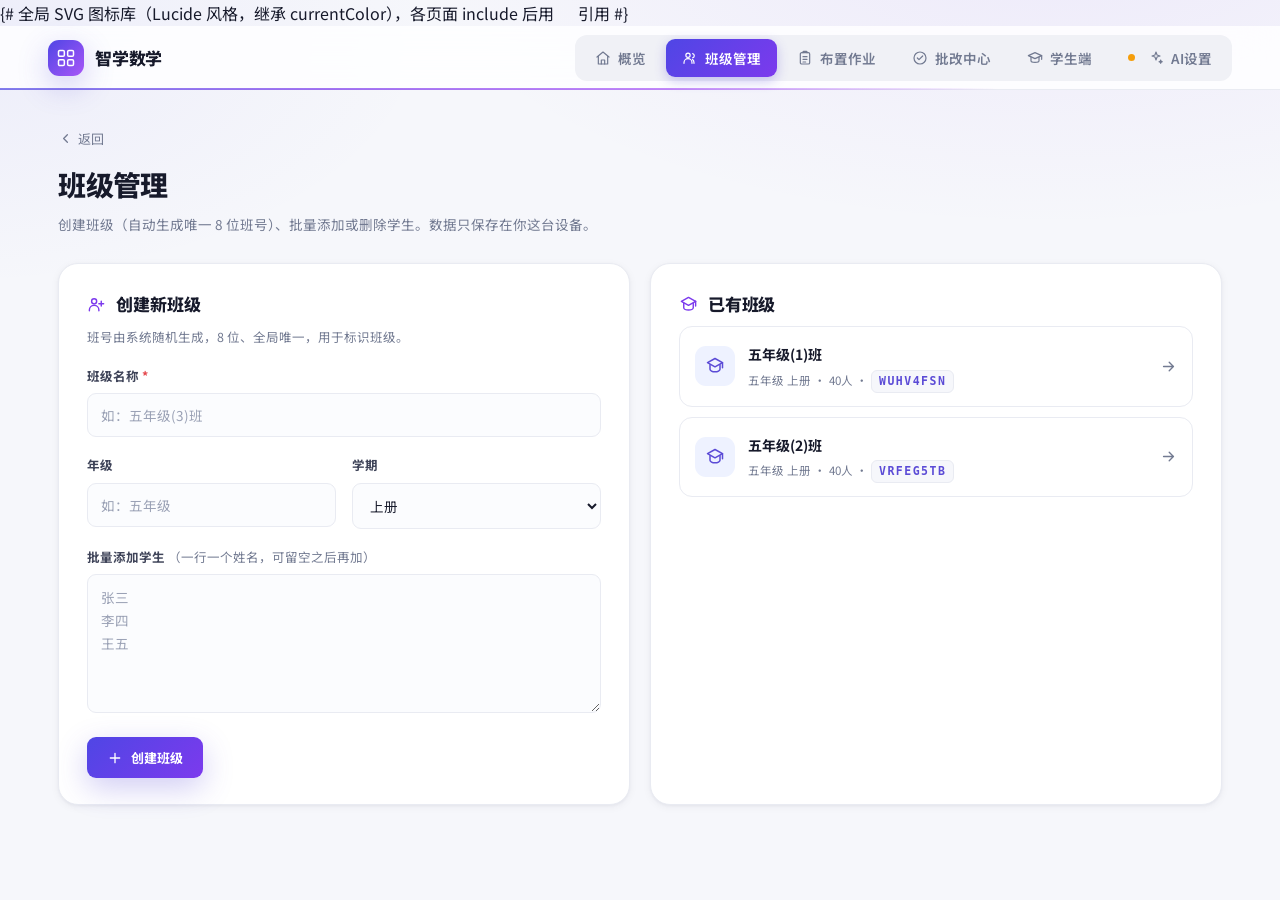
==== classes.html @ ce67246d "static site for pages" ====
<!DOCTYPE html>
<html lang="zh-CN">
<head>
<meta charset="UTF-8">
<meta name="viewport" content="width=device-width, initial-scale=1.0">
<link rel="icon" href="favicon.svg" type="image/svg+xml">
<title>班级管理 - 智学数学</title>
<link rel="stylesheet" href="static/style.css">
</head>
<body>
{# 全局 SVG 图标库（Lucide 风格，继承 currentColor），各页面 include 后用 <svg class="icon"><use href="#i-xxx"/></svg> 引用 #}
<svg xmlns="http://www.w3.org/2000/svg" style="position:absolute;width:0;height:0;overflow:hidden" aria-hidden="true">
  <symbol id="i-logo" viewBox="0 0 24 24"><g fill="none" stroke="currentColor" stroke-width="1.8" stroke-linecap="round" stroke-linejoin="round"><rect x="3" y="3" width="7" height="7" rx="1.5"/><rect x="14" y="3" width="7" height="7" rx="1.5"/><rect x="3" y="14" width="7" height="7" rx="1.5"/><rect x="14" y="14" width="7" height="7" rx="1.5"/></g></symbol>
  <symbol id="i-home" viewBox="0 0 24 24"><g fill="none" stroke="currentColor" stroke-width="1.8" stroke-linecap="round" stroke-linejoin="round"><path d="M3 10.5 12 3l9 7.5"/><path d="M5 9.5V21h14V9.5"/><path d="M9.5 21v-6h5v6"/></g></symbol>
  <symbol id="i-clipboard" viewBox="0 0 24 24"><g fill="none" stroke="currentColor" stroke-width="1.8" stroke-linecap="round" stroke-linejoin="round"><rect x="5" y="4" width="14" height="17" rx="2"/><path d="M9 4V3a1 1 0 0 1 1-1h4a1 1 0 0 1 1 1v1"/><path d="M9 10h6M9 14h6M9 18h4"/></g></symbol>
  <symbol id="i-check-circle" viewBox="0 0 24 24"><g fill="none" stroke="currentColor" stroke-width="1.8" stroke-linecap="round" stroke-linejoin="round"><circle cx="12" cy="12" r="9"/><path d="m8 12 2.5 2.5L16 9"/></g></symbol>
  <symbol id="i-users" viewBox="0 0 24 24"><g fill="none" stroke="currentColor" stroke-width="1.8" stroke-linecap="round" stroke-linejoin="round"><circle cx="9" cy="8" r="3.2"/><path d="M3 20v-1a6 6 0 0 1 12 0v1"/><path d="M16 5.5a3.2 3.2 0 0 1 0 6.2M18 20v-1a6 6 0 0 0-2.2-4.7"/></g></symbol>
  <symbol id="i-school" viewBox="0 0 24 24"><g fill="none" stroke="currentColor" stroke-width="1.8" stroke-linecap="round" stroke-linejoin="round"><path d="m12 3 9 5-9 5-9-5 9-5Z"/><path d="M6 10.5V16c0 1.5 2.7 3 6 3s6-1.5 6-3v-5.5"/><path d="M21 8v6"/></g></symbol>
  <symbol id="i-chart" viewBox="0 0 24 24"><g fill="none" stroke="currentColor" stroke-width="1.8" stroke-linecap="round" stroke-linejoin="round"><path d="M3 3v18h18"/><path d="m7 15 4-5 3 3 5-7"/></g></symbol>
  <symbol id="i-radar" viewBox="0 0 24 24"><g fill="none" stroke="currentColor" stroke-width="1.65" stroke-linecap="round" stroke-linejoin="round"><path d="m12 2 9.5 7-3.6 11.2H6.1L2.5 9 12 2Z"/><path d="m12 7 5.2 3.8-2 6.1H8.8l-2-6.1L12 7Z"/><circle cx="12" cy="12" r="1"/></g></symbol>
  <symbol id="i-target" viewBox="0 0 24 24"><g fill="none" stroke="currentColor" stroke-width="1.8" stroke-linecap="round" stroke-linejoin="round"><circle cx="12" cy="12" r="9"/><circle cx="12" cy="12" r="5"/><circle cx="12" cy="12" r="1.4"/></g></symbol>
  <symbol id="i-trending" viewBox="0 0 24 24"><g fill="none" stroke="currentColor" stroke-width="1.8" stroke-linecap="round" stroke-linejoin="round"><path d="m3 17 6-6 4 4 8-8"/><path d="M15 7h6v6"/></g></symbol>
  <symbol id="i-book" viewBox="0 0 24 24"><g fill="none" stroke="currentColor" stroke-width="1.8" stroke-linecap="round" stroke-linejoin="round"><path d="M4 5.5A2.5 2.5 0 0 1 6.5 3H20v15H6.5A2.5 2.5 0 0 0 4 20.5v-15Z"/><path d="M4 20.5A2.5 2.5 0 0 1 6.5 18H20v3H6.5"/></g></symbol>
  <symbol id="i-camera" viewBox="0 0 24 24"><g fill="none" stroke="currentColor" stroke-width="1.8" stroke-linecap="round" stroke-linejoin="round"><path d="M4 7h3l1.5-2h7L17 7h3a1 1 0 0 1 1 1v11a1 1 0 0 1-1 1H4a1 1 0 0 1-1-1V8a1 1 0 0 1 1-1Z"/><circle cx="12" cy="13" r="3.5"/></g></symbol>
  <symbol id="i-eye-off" viewBox="0 0 24 24"><g fill="none" stroke="currentColor" stroke-width="1.8" stroke-linecap="round" stroke-linejoin="round"><path d="M9.9 5.1A10.7 10.7 0 0 1 12 5c5 0 9 4.5 10 7a12.7 12.7 0 0 1-2.2 3.2M6.6 6.6A12.9 12.9 0 0 0 2 12c1 2.5 5 7 10 7a10.4 10.4 0 0 0 5.4-1.5"/><path d="M10.6 10.6a2 2 0 0 0 2.8 2.8M3 3l18 18"/></g></symbol>
  <symbol id="i-image" viewBox="0 0 24 24"><g fill="none" stroke="currentColor" stroke-width="1.8" stroke-linecap="round" stroke-linejoin="round"><rect x="3" y="4" width="18" height="16" rx="2"/><circle cx="8.5" cy="9.5" r="1.5"/><path d="m21 16-5-5L5 20"/></g></symbol>
  <symbol id="i-loader" viewBox="0 0 24 24"><g fill="none" stroke="currentColor" stroke-width="1.9" stroke-linecap="round"><path d="M12 3a9 9 0 1 0 9 9"/></g></symbol>
  <symbol id="i-sparkles" viewBox="0 0 24 24"><g fill="none" stroke="currentColor" stroke-width="1.7" stroke-linecap="round" stroke-linejoin="round"><path d="m12 3 1.6 4.4L18 9l-4.4 1.6L12 15l-1.6-4.4L6 9l4.4-1.6L12 3Z"/><path d="m19 15 .7 1.8L21.5 17.5l-1.8.7L19 20l-.7-1.8-1.8-.7 1.8-.7L19 15Z"/></g></symbol>
  <symbol id="i-arrow-right" viewBox="0 0 24 24"><g fill="none" stroke="currentColor" stroke-width="1.9" stroke-linecap="round" stroke-linejoin="round"><path d="M5 12h14M13 6l6 6-6 6"/></g></symbol>
  <symbol id="i-layers" viewBox="0 0 24 24"><g fill="none" stroke="currentColor" stroke-width="1.8" stroke-linecap="round" stroke-linejoin="round"><path d="m12 3 9 5-9 5-9-5 9-5Z"/><path d="m3 12 9 5 9-5"/><path d="m3 16 9 5 9-5"/></g></symbol>
  <symbol id="i-brain" viewBox="0 0 24 24"><g fill="none" stroke="currentColor" stroke-width="1.65" stroke-linecap="round" stroke-linejoin="round"><path d="M9.5 4.5A2.5 2.5 0 0 0 5 6a2.5 2.5 0 0 0-.5 4A2.5 2.5 0 0 0 5.5 14a2.5 2.5 0 0 0 4 2V4.5Z"/><path d="M14.5 4.5A2.5 2.5 0 0 1 19 6a2.5 2.5 0 0 1 .5 4A2.5 2.5 0 0 1 18.5 14a2.5 2.5 0 0 1-4 2V4.5Z"/><path d="M12 4v14"/></g></symbol>
  <symbol id="i-lightbulb" viewBox="0 0 24 24"><g fill="none" stroke="currentColor" stroke-width="1.8" stroke-linecap="round" stroke-linejoin="round"><path d="M9 18h6M10 21h4"/><path d="M12 3a6 6 0 0 0-3.5 10.9c.6.5 1 1.2 1 2h5c0-.8.4-1.5 1-2A6 6 0 0 0 12 3Z"/></g></symbol>
  <symbol id="i-upload" viewBox="0 0 24 24"><g fill="none" stroke="currentColor" stroke-width="1.8" stroke-linecap="round" stroke-linejoin="round"><path d="M12 16V4m0 0L8 8m4-4 4 4"/><path d="M4 16v3a1 1 0 0 0 1 1h14a1 1 0 0 0 1-1v-3"/></g></symbol>
  <symbol id="i-refresh" viewBox="0 0 24 24"><g fill="none" stroke="currentColor" stroke-width="1.8" stroke-linecap="round" stroke-linejoin="round"><path d="M20 11a8 8 0 1 0-.6 4"/><path d="M20 5v6h-6"/></g></symbol>
  <symbol id="i-close" viewBox="0 0 24 24"><g fill="none" stroke="currentColor" stroke-width="2" stroke-linecap="round"><path d="M6 6l12 12M18 6 6 18"/></g></symbol>
  <symbol id="i-chevron" viewBox="0 0 24 24"><g fill="none" stroke="currentColor" stroke-width="2" stroke-linecap="round" stroke-linejoin="round"><path d="m9 6 6 6-6 6"/></g></symbol>
  <symbol id="i-edit" viewBox="0 0 24 24"><g fill="none" stroke="currentColor" stroke-width="1.8" stroke-linecap="round" stroke-linejoin="round"><path d="M12 20h9"/><path d="M16.5 3.5a2.1 2.1 0 0 1 3 3L8 18l-4 1 1-4 11.5-11.5Z"/></g></symbol>
  <symbol id="i-eye" viewBox="0 0 24 24"><g fill="none" stroke="currentColor" stroke-width="1.8" stroke-linecap="round" stroke-linejoin="round"><path d="M2 12s3.5-6 10-6 10 6 10 6-3.5 6-10 6-10-6-10-6Z"/><circle cx="12" cy="12" r="2.6"/></g></symbol>
  <symbol id="i-plus" viewBox="0 0 24 24"><g fill="none" stroke="currentColor" stroke-width="2" stroke-linecap="round"><path d="M12 5v14M5 12h14"/></g></symbol>
  <symbol id="i-check" viewBox="0 0 24 24"><g fill="none" stroke="currentColor" stroke-width="2" stroke-linecap="round" stroke-linejoin="round"><path d="m5 12 4.5 4.5L19 7"/></g></symbol>
  <symbol id="i-x" viewBox="0 0 24 24"><g fill="none" stroke="currentColor" stroke-width="2" stroke-linecap="round"><path d="M6 6l12 12M18 6 6 18"/></g></symbol>
  <symbol id="i-alert" viewBox="0 0 24 24"><g fill="none" stroke="currentColor" stroke-width="1.8" stroke-linecap="round" stroke-linejoin="round"><path d="M12 3 2.5 20h19L12 3Z"/><path d="M12 9v5M12 17h.01"/></g></symbol>
  <symbol id="i-clock" viewBox="0 0 24 24"><g fill="none" stroke="currentColor" stroke-width="1.8" stroke-linecap="round" stroke-linejoin="round"><circle cx="12" cy="12" r="9"/><path d="M12 7v5l3.5 2"/></g></symbol>
  <symbol id="i-info" viewBox="0 0 24 24"><g fill="none" stroke="currentColor" stroke-width="1.8" stroke-linecap="round" stroke-linejoin="round"><circle cx="12" cy="12" r="9"/><path d="M12 11v5M12 8h.01"/></g></symbol>
  <symbol id="i-graduation" viewBox="0 0 24 24"><g fill="none" stroke="currentColor" stroke-width="1.8" stroke-linecap="round" stroke-linejoin="round"><path d="M2 8.5 12 4l10 4.5-10 4.5L2 8.5Z"/><path d="M6 10.5V16c0 1.4 2.7 2.5 6 2.5s6-1.1 6-2.5v-5.5"/><path d="M22 8.5V14"/></g></symbol>
  <symbol id="i-trash" viewBox="0 0 24 24"><g fill="none" stroke="currentColor" stroke-width="1.8" stroke-linecap="round" stroke-linejoin="round"><path d="M4 7h16M9 7V5a1 1 0 0 1 1-1h4a1 1 0 0 1 1 1v2M6 7l1 13h10l1-13"/><path d="M10 11v6M14 11v6"/></g></symbol>
  <symbol id="i-download" viewBox="0 0 24 24"><g fill="none" stroke="currentColor" stroke-width="1.8" stroke-linecap="round" stroke-linejoin="round"><path d="M12 3v12M7 11l5 5 5-5"/><path d="M4 19h16"/></g></symbol>
  <symbol id="i-user-plus" viewBox="0 0 24 24"><g fill="none" stroke="currentColor" stroke-width="1.8" stroke-linecap="round" stroke-linejoin="round"><circle cx="9" cy="8" r="3.2"/><path d="M3 20v-1a6 6 0 0 1 12 0v1"/><path d="M18 8v6M15 11h6"/></g></symbol>
  <symbol id="i-search" viewBox="0 0 24 24"><g fill="none" stroke="currentColor" stroke-width="1.8" stroke-linecap="round" stroke-linejoin="round"><circle cx="10.5" cy="10.5" r="6.5"/><path d="m15.5 15.5 5 5"/></g></symbol>
</svg>
<div class="topbar">
  <div class="logo"><span class="logo-mark"><svg class="icon"><use href="#i-logo"/></svg></span>智学数学</div>
  <nav>
    <a href="index.html"><svg class="icon"><use href="#i-home"/></svg>概览</a>
    <a href="classes.html" class="active"><svg class="icon"><use href="#i-users"/></svg>班级管理</a>
    <a href="create.html"><svg class="icon"><use href="#i-clipboard"/></svg>布置作业</a>
    <a href="review.html"><svg class="icon"><use href="#i-check-circle"/></svg>批改中心</a>
    <a href="student.html"><svg class="icon"><use href="#i-graduation"/></svg>学生端</a>
  </nav>
</div>
<div class="container">
  <div class="page-header">
    <div>
      <a href="index.html" class="back-link"><svg class="icon"><use href="#i-chevron"/></svg>返回</a>
      <h1>班级管理</h1>
      <p>创建班级（自动生成唯一 8 位班号）、批量添加或删除学生。数据只保存在你这台设备。</p>
    </div>
  </div>

  <div class="two-col">
    <div class="panel">
      <h2><svg class="icon"><use href="#i-user-plus"/></svg>创建新班级</h2>
      <p class="panel-sub">班号由系统随机生成，8 位、全局唯一，用于标识班级。</p>
      <div class="form-group"><label>班级名称 <span class="req">*</span></label><input id="cName" placeholder="如：五年级(3)班"></div>
      <div class="form-row">
        <div class="form-group"><label>年级</label><input id="cGrade" placeholder="如：五年级"></div>
        <div class="form-group"><label>学期</label><select id="cSemester"><option>上册</option><option>下册</option></select></div>
      </div>
      <div class="form-group"><label>批量添加学生 <span style="color:var(--muted);font-weight:400">（一行一个姓名，可留空之后再加）</span></label>
        <textarea id="cStudents" rows="5" placeholder="张三&#10;李四&#10;王五"></textarea></div>
      <button class="btn btn-primary" onclick="createClass()"><svg class="icon"><use href="#i-plus"/></svg>创建班级</button>
    </div>

    <div class="panel">
      <h2><svg class="icon"><use href="#i-school"/></svg>已有班级</h2>
      <div id="classList"></div>
    </div>
  </div>

  <div class="panel" id="studentPanel" style="margin-top:18px;display:none">
    <div style="display:flex;align-items:center;justify-content:space-between;flex-wrap:wrap;gap:12px">
      <div><h2 style="margin:0"><svg class="icon"><use href="#i-users"/></svg><span id="stuClassName">班级学生</span></h2>
        <p class="panel-sub" style="margin-bottom:0">班号：<b id="stuClassCode" style="letter-spacing:2px;color:var(--brand-2)"></b> · 共 <span id="stuCount">0</span> 人</p></div>
      <button class="btn btn-sm btn-danger" onclick="deleteClass(currentCid)"><svg class="icon"><use href="#i-trash"/></svg>删除整个班级</button>
    </div>
    <hr class="divider">
    <div class="form-group"><label>批量添加学生（一行一个，自动去重）</label>
      <textarea id="addStudentsText" rows="3" placeholder="一行一个姓名"></textarea></div>
    <button class="btn btn-primary" onclick="addStudents()"><svg class="icon"><use href="#i-user-plus"/></svg>添加到本班</button>
    <div class="student-grid" id="studentGrid" style="margin-top:18px"></div>
  </div>
</div>
<div class="toast" id="toast"></div>
<script src="static/ai.js"></script>
<script src="static/ai_settings.js"></script>
<script src="static/store.js"></script>
<script>
let currentCid=null;
function toast(m,t){const e=document.getElementById('toast');e.textContent=m;e.className='toast'+(t?' '+t:'');e.style.display='block';setTimeout(()=>e.style.display='none',2600)}
function esc(s){return String(s==null?'':s).replace(/&/g,'&amp;').replace(/</g,'&lt;').replace(/"/g,'&quot;')}
function parseNames(text){return (text||'').split(/\n|,|，|、|\s{2,}/).map(s=>s.trim()).filter(Boolean)}

function renderClasses(){
  const classes=Store.all('classes');
  document.getElementById('classList').innerHTML=classes.length?classes.map(c=>{
    const cnt=Store.where('students',s=>s.class_id===c.id).length;
    return `<div class="manage-class" onclick="openClass(${c.id})">
      <div class="mc-icon"><svg class="icon"><use href="#i-school"/></svg></div>
      <div class="mc-body"><b>${esc(c.name)}</b><div class="mc-meta">${esc(c.grade||'')} ${esc(c.semester||'')} · ${cnt}人 · <span class="code-chip">${esc(c.class_code)}</span></div></div>
      <svg class="icon mc-arrow"><use href="#i-arrow-right"/></svg>
    </div>`;
  }).join(''):'<div class="empty"><svg class="icon"><use href="#i-school"/></svg><p>还没有班级，左边创建一个</p></div>';
}
function openClass(cid){
  currentCid=cid;
  const c=Store.get('classes',cid);
  const stus=Store.where('students',s=>s.class_id===cid).sort((a,b)=>(a.student_no||0)-(b.student_no||0));
  document.getElementById('studentPanel').style.display='block';
  document.getElementById('stuClassName').textContent=c.name;
  document.getElementById('stuClassCode').textContent=c.class_code;
  document.getElementById('stuCount').textContent=stus.length;
  document.getElementById('studentGrid').innerHTML=stus.length?stus.map(s=>`
    <div class="student-chip"><span>${esc(s.name)}</span><button class="chip-x" onclick="delStudent(${s.id})" title="删除">✕</button></div>
  `).join(''):'<div class="empty"><p>本班还没有学生，在上方批量添加</p></div>';
  document.getElementById('studentPanel').scrollIntoView({behavior:'smooth',block:'nearest'});
}
function createClass(){
  const name=document.getElementById('cName').value.trim();
  if(!name)return toast('请填写班级名称','err');
  const c=Store.createClass(name,document.getElementById('cGrade').value.trim(),document.getElementById('cSemester').value);
  const names=parseNames(document.getElementById('cStudents').value);
  if(names.length)Store.addStudents(c.id,names);
  toast(`已创建「${name}」，班号 ${c.class_code}${names.length?`，添加 ${names.length} 名学生`:''}`,'ok');
  document.getElementById('cName').value='';document.getElementById('cStudents').value='';
  renderClasses();openClass(c.id);
}
function addStudents(){
  if(!currentCid)return;
  const names=parseNames(document.getElementById('addStudentsText').value);
  if(!names.length)return toast('请先输入学生姓名（一行一个）','err');
  const added=Store.addStudents(currentCid,names);
  toast(`已添加 ${added.length} 名学生${names.length>added.length?'（'+ (names.length-added.length) +'个重复已跳过）':''}`,'ok');
  document.getElementById('addStudentsText').value='';
  openClass(currentCid);renderClasses();
}
function delStudent(sid){
  if(!confirm('确定删除这名学生？相关作答记录也会删除。'))return;
  Store.remove('students',sid);
  openClass(currentCid);renderClasses();toast('已删除学生','ok');
}
function deleteClass(cid){
  const c=Store.get('classes',cid);
  if(!confirm(`确定删除「${c.name}」及全部学生和作业数据吗？不可恢复。`))return;
  Store.deleteClass(cid);
  currentCid=null;document.getElementById('studentPanel').style.display='none';
  renderClasses();toast('班级已删除','ok');
}
(async function(){await Store.init();renderClasses()})();
</script>
</body>
</html>
---- static/style.css ----
/* ============ 智学数学 · 设计系统 v2 ============ */
@import url('https://fonts.googleapis.com/css2?family=Noto+Sans+SC:wght@400;500;600;700;800&display=swap');

:root{
  /* 品牌渐变 */
  --brand-1:#4f46e5; --brand-2:#7c3aed; --brand-3:#a855f7;
  --brand-soft:#eef2ff; --brand-tint:#f5f3ff;
  --primary:#5b4bd6; --primary-dark:#4a3ab8;
  --accent:#7c3aed;

  /* 语义色 */
  --red:#e5484d; --red-soft:#fef2f2; --red-line:#fecaca;
  --green:#12996b; --green-soft:#eefbf5; --green-line:#bbf0d8;
  --orange:#e07b16; --orange-soft:#fff8ed; --orange-line:#fde3b8;
  --blue:#2563eb; --blue-soft:#eff6ff; --blue-line:#bfdbfe;

  /* 中性 */
  --ink:#171a2b; --ink-2:#3f4459; --muted:#727a91; --muted-2:#9aa1b5;
  --line:#e9ebf2; --line-2:#f0f1f6;
  --bg:#f6f7fb; --card:#ffffff;

  /* 阴影层级 */
  --sh-xs:0 1px 2px rgba(20,24,60,.04);
  --sh-sm:0 2px 8px rgba(20,24,60,.05),0 1px 3px rgba(20,24,60,.04);
  --sh-md:0 6px 20px rgba(20,24,60,.07),0 2px 6px rgba(20,24,60,.04);
  --sh-lg:0 18px 44px rgba(20,24,60,.12),0 6px 14px rgba(20,24,60,.06);
  --sh-brand:0 10px 30px rgba(91,75,214,.28);

  --r-sm:9px; --r:14px; --r-lg:20px; --r-xl:26px;
  --ease:cubic-bezier(.22,.7,.28,1);
}

*{margin:0;padding:0;box-sizing:border-box}
html{scroll-behavior:smooth}
body{
  font-family:"Noto Sans SC",-apple-system,"PingFang SC","Microsoft YaHei",sans-serif;
  background:var(--bg);color:var(--ink);line-height:1.65;
  -webkit-font-smoothing:antialiased;
  background-image:
    radial-gradient(1100px 500px at 82% -8%,rgba(124,58,237,.07),transparent 60%),
    radial-gradient(900px 460px at -5% 4%,rgba(79,70,229,.06),transparent 55%);
  background-attachment:fixed;
}
.icon{width:1em;height:1em;display:inline-block;vertical-align:-.14em;flex-shrink:0}

/* ---------- 顶栏 ---------- */
.topbar{
  height:64px;display:flex;align-items:center;justify-content:space-between;
  padding:0 clamp(20px,4vw,48px);
  background:rgba(255,255,255,.82);backdrop-filter:saturate(160%) blur(18px);
  -webkit-backdrop-filter:saturate(160%) blur(18px);
  border-bottom:1px solid var(--line);
  position:sticky;top:0;z-index:30;
}
.topbar::after{
  content:"";position:absolute;left:0;right:0;bottom:-1px;height:2px;
  background:linear-gradient(90deg,var(--brand-1),var(--brand-2),var(--brand-3),transparent 78%);
  opacity:.7;
}
.logo{display:flex;align-items:center;gap:11px;font-size:17px;font-weight:800;letter-spacing:-.2px;color:var(--ink)}
.logo .logo-mark{
  width:36px;height:36px;border-radius:11px;display:grid;place-items:center;
  background:linear-gradient(135deg,var(--brand-1),var(--brand-3));
  color:#fff;font-size:20px;box-shadow:var(--sh-brand);
}
.topbar nav{display:flex;gap:4px;background:var(--line-2);padding:4px;border-radius:12px}
.topbar nav a{
  display:flex;align-items:center;gap:7px;
  padding:8px 16px;border-radius:9px;text-decoration:none;
  color:var(--muted);font-size:13.5px;font-weight:600;transition:.22s var(--ease);
}
.topbar nav a .icon{font-size:16px}
.topbar nav a:hover{color:var(--primary)}
.topbar nav a.active{
  color:#fff;background:linear-gradient(135deg,var(--brand-1),var(--brand-2));
  box-shadow:0 4px 12px rgba(91,75,214,.3);
}

/* ---------- 布局 ---------- */
.container{max-width:1240px;margin:0 auto;padding:36px clamp(20px,3vw,40px) 64px}
.section-title{font-size:19px;font-weight:800;margin:34px 0 18px;display:flex;align-items:center;gap:11px;letter-spacing:-.2px}
.section-title .icon{font-size:20px;color:var(--brand-2)}
.badge{font-size:11.5px;background:var(--brand-soft);color:var(--primary);padding:3px 11px;border-radius:20px;font-weight:700;letter-spacing:.2px}

/* ---------- Hero ---------- */
.hero{
  position:relative;overflow:hidden;
  background:linear-gradient(120deg,#4f46e5 0%,#6d4fe4 45%,#9333ea 100%);
  color:#fff;border-radius:var(--r-xl);padding:48px 52px;margin-bottom:8px;
  box-shadow:var(--sh-lg),inset 0 1px 0 rgba(255,255,255,.18);
}
.hero::before{
  content:"";position:absolute;inset:0;
  background-image:radial-gradient(rgba(255,255,255,.16) 1px,transparent 1px);
  background-size:22px 22px;opacity:.5;
  -webkit-mask-image:linear-gradient(120deg,transparent 30%,#000 100%);
  mask-image:linear-gradient(120deg,transparent 30%,#000 100%);
}
.hero::after{
  content:"";position:absolute;width:340px;height:340px;right:-70px;top:-140px;
  border-radius:50%;background:radial-gradient(circle,rgba(255,255,255,.18),transparent 70%);
}
.hero > *{position:relative;z-index:1}
.hero .eyebrow{
  display:inline-flex;align-items:center;gap:7px;font-size:12px;font-weight:600;
  background:rgba(255,255,255,.16);border:1px solid rgba(255,255,255,.25);
  padding:5px 13px;border-radius:20px;margin-bottom:18px;backdrop-filter:blur(6px);
}
.hero h1{font-size:clamp(26px,3.4vw,38px);font-weight:800;letter-spacing:-.8px;line-height:1.3;margin-bottom:12px}
.hero p{font-size:14px;opacity:.86;max-width:620px;line-height:1.8}
.hero-stats{display:flex;gap:34px;margin-top:28px;flex-wrap:wrap}
.hero-stats .hs{display:flex;flex-direction:column;gap:2px}
.hero-stats .hs b{font-size:24px;font-weight:800;letter-spacing:-.5px}
.hero-stats .hs span{font-size:11.5px;opacity:.75;letter-spacing:.3px}

/* ---------- 班级卡片 ---------- */
.class-grid{display:grid;grid-template-columns:repeat(auto-fill,minmax(310px,1fr));gap:20px}
.class-card{
  position:relative;overflow:hidden;text-decoration:none;color:inherit;
  background:var(--card);border:1px solid var(--line);border-radius:var(--r-lg);
  padding:26px 26px 24px;box-shadow:var(--sh-sm);transition:.3s var(--ease);
}
.class-card::before{
  content:"";position:absolute;top:0;left:0;right:0;height:4px;
  background:linear-gradient(90deg,var(--brand-1),var(--brand-3));
  transform:scaleX(0);transform-origin:left;transition:transform .35s var(--ease);
}
.class-card:hover{transform:translateY(-5px);box-shadow:var(--sh-lg);border-color:#dcd8f7}
.class-card:hover::before{transform:scaleX(1)}
.class-card .class-icon{
  width:50px;height:50px;border-radius:14px;display:grid;place-items:center;
  background:linear-gradient(135deg,var(--brand-soft),var(--brand-tint));
  color:var(--brand-2);font-size:25px;margin-bottom:16px;
}
.class-card .class-name{font-size:19px;font-weight:800;letter-spacing:-.3px;margin-bottom:5px}
.class-card .class-meta{font-size:12.5px;color:var(--muted);display:flex;align-items:center;gap:6px;flex-wrap:wrap}
.class-card .class-meta .dot{width:3px;height:3px;border-radius:50%;background:var(--muted-2)}
.class-card .class-enter{
  margin-top:18px;padding-top:15px;border-top:1px dashed var(--line);
  color:var(--primary);font-size:13px;font-weight:700;display:flex;align-items:center;gap:7px;
}
.class-card .class-enter .icon{transition:transform .25s var(--ease)}
.class-card:hover .class-enter .icon{transform:translateX(4px)}

/* ---------- 信息卡 ---------- */
.info-grid{display:grid;grid-template-columns:1fr 1fr;gap:20px;margin-top:22px}
.info-card{background:var(--card);border:1px solid var(--line);border-radius:var(--r-lg);padding:26px 28px;box-shadow:var(--sh-sm)}
.info-card h3{font-size:16px;font-weight:800;margin-bottom:18px;display:flex;align-items:center;gap:10px}
.info-card h3 .icon{font-size:19px;color:var(--brand-2)}
.info-card ul{list-style:none;display:flex;flex-direction:column;gap:13px}
.info-card li{position:relative;padding-left:26px;font-size:13px;color:var(--muted);line-height:1.6}
.info-card li::before{
  content:"";position:absolute;left:0;top:7px;width:16px;height:16px;border-radius:5px;
  background:var(--brand-soft);border:1px solid #ddd8f8;
}
.info-card li::after{
  content:"";position:absolute;left:4.5px;top:10.5px;width:5px;height:7px;
  border:solid var(--brand-2);border-width:0 2px 2px 0;transform:rotate(42deg);
}
.info-card li b{color:var(--ink);font-weight:700}
.info-card p{font-size:13px;color:var(--muted);line-height:1.8}
.info-card p b{color:var(--primary)}
.tag-list{display:flex;flex-wrap:wrap;gap:8px;margin:14px 0}
.tag{background:linear-gradient(135deg,#f7f8fc,#eef0f8);border:1px solid var(--line);padding:5px 11px;border-radius:8px;font-size:11.5px;color:var(--ink-2);font-weight:500}
.compet-line{display:flex;flex-wrap:wrap;gap:6px;margin-top:12px}
.compet-line span{font-size:11px;color:var(--primary);background:var(--brand-soft);padding:3px 9px;border-radius:6px;font-weight:600}

/* ---------- 页头 ---------- */
.page-header{display:flex;justify-content:space-between;align-items:flex-end;gap:20px;margin-bottom:28px;flex-wrap:wrap}
.page-header h1{font-size:28px;font-weight:800;letter-spacing:-.7px;margin-top:8px}
.page-header p{color:var(--muted);font-size:13.5px;margin-top:6px}
.back-link{color:var(--muted);text-decoration:none;font-size:13px;display:inline-flex;align-items:center;gap:5px;transition:.2s}
.back-link:hover{color:var(--primary)}
.back-link .icon{font-size:15px;transform:rotate(180deg)}

/* ---------- 统计卡 ---------- */
.stat-row{display:grid;grid-template-columns:repeat(4,1fr);gap:16px;margin-bottom:24px}
.stat-card{
  position:relative;overflow:hidden;background:var(--card);
  border:1px solid var(--line);border-radius:var(--r);padding:20px 22px;
  box-shadow:var(--sh-sm);transition:.25s var(--ease);
}
.stat-card:hover{transform:translateY(-3px);box-shadow:var(--sh-md)}
.stat-card .sc-top{display:flex;justify-content:space-between;align-items:flex-start;margin-bottom:12px}
.stat-card .sc-icon{width:42px;height:42px;border-radius:12px;display:grid;place-items:center;font-size:21px}
.stat-card .sc-trend{font-size:11px;font-weight:700;padding:3px 8px;border-radius:20px;display:flex;align-items:center;gap:3px}
.stat-card .num{font-size:31px;font-weight:800;letter-spacing:-1px;line-height:1.1}
.stat-card .label{font-size:12.5px;color:var(--muted);margin-top:5px;font-weight:500}
.sc-1 .sc-icon{background:#eef2ff;color:#5b4bd6}.sc-1 .sc-trend{background:var(--brand-soft);color:var(--primary)}
.sc-2 .sc-icon{background:#eefbf5;color:#12996b}.sc-2 .sc-trend{background:var(--green-soft);color:var(--green)}
.sc-3 .sc-icon{background:#eff6ff;color:#2563eb}.sc-3 .sc-trend{background:var(--blue-soft);color:var(--blue)}
.sc-4 .sc-icon{background:#fff5f5;color:#e5484d}.sc-4 .sc-trend{background:var(--red-soft);color:var(--red)}

/* ---------- 面板 ---------- */
.panel{background:var(--card);border:1px solid var(--line);border-radius:var(--r-lg);padding:26px 28px;margin-bottom:20px;box-shadow:var(--sh-sm)}
.panel h2{font-size:17px;font-weight:800;margin-bottom:8px;display:flex;align-items:center;gap:10px;letter-spacing:-.2px}
.panel h2 .icon{font-size:19px;color:var(--brand-2)}
.panel-sub{font-size:12.5px;color:var(--muted);margin-bottom:18px;line-height:1.7}
.two-col{display:grid;grid-template-columns:1fr 1fr;gap:20px}

/* ---------- 标签页 ---------- */
.tabs{display:flex;gap:6px;border-bottom:1px solid var(--line);margin-bottom:22px;overflow-x:auto}
.tab{
  padding:11px 19px;cursor:pointer;font-size:13.5px;color:var(--muted);
  font-weight:600;border-bottom:2px solid transparent;transition:.22s var(--ease);
  display:flex;align-items:center;gap:8px;white-space:nowrap;
}
.tab .icon{font-size:16px}
.tab:hover{color:var(--primary)}
.tab.active{color:var(--primary);border-bottom-color:var(--primary)}
.tab-content{display:none;animation:fadeUp .4s var(--ease)}
.tab-content.active{display:block}
@keyframes fadeUp{from{opacity:0;transform:translateY(8px)}to{opacity:1;transform:none}}

/* ---------- 表格 ---------- */
.table-wrap{overflow-x:auto;border-radius:var(--r);border:1px solid var(--line)}
table{width:100%;border-collapse:collapse;font-size:13px}
th,td{text-align:left;padding:13px 16px;border-bottom:1px solid var(--line-2)}
th{background:linear-gradient(180deg,#fafbfe,#f5f7fc);color:var(--muted);font-weight:700;font-size:11.5px;letter-spacing:.3px;text-transform:uppercase}
tbody tr{transition:.15s}
tbody tr:hover{background:#fafbff}
tbody tr:last-child td{border-bottom:none}
.acc-bar{display:flex;align-items:center;gap:10px;min-width:130px}
.acc-bar .track{flex:1;height:7px;background:#eef0f6;border-radius:5px;overflow:hidden;min-width:54px}
.acc-bar .fill{height:100%;border-radius:5px;transition:width .6s var(--ease)}
.acc-low{color:var(--red);font-weight:700}.acc-mid{color:var(--orange);font-weight:700}.acc-high{color:var(--green);font-weight:700}

/* ---------- 雷达图 ---------- */
.radar-wrap{
  display:flex;align-items:center;justify-content:center;min-height:400px;
  background:radial-gradient(circle at 50% 45%,#faf9ff,transparent 65%);
  border-radius:var(--r);
}
.comp-item{padding:12px 0;border-bottom:1px solid var(--line-2)}
.comp-item:last-child{border-bottom:none}
.comp-top{display:flex;justify-content:space-between;align-items:center;gap:12px}
.comp-name{font-weight:700;font-size:13.5px;display:flex;align-items:center;gap:8px}
.comp-domain{font-size:10px;font-weight:600;padding:2px 7px;border-radius:5px;background:var(--line-2);color:var(--muted)}
.comp-score{font-weight:800;font-size:15px;min-width:34px;text-align:right}
.comp-desc{font-size:11.5px;color:var(--muted);margin-top:4px;line-height:1.6}
.comp-evidence{font-size:11px;color:var(--red);margin-top:6px;background:var(--red-soft);padding:5px 9px;border-radius:6px;display:inline-block}

/* ---------- 薄弱点 / 专题 ---------- */
.point-card{
  background:linear-gradient(135deg,#fff7f7,#fef2f2);border:1px solid var(--red-line);
  border-left:3px solid var(--red);border-radius:11px;padding:14px 17px;margin-bottom:10px;
}
.point-card .name{font-weight:700;font-size:13.5px;display:flex;justify-content:space-between;align-items:center}
.point-card .pct{color:var(--red);font-weight:800}
.point-card .desc{font-size:11.5px;color:var(--muted);margin-top:5px}
.topic-card{
  position:relative;overflow:hidden;
  background:linear-gradient(135deg,#f2fdf8,#eefbf5);border:1px solid var(--green-line);
  border-radius:var(--r);padding:22px 24px;margin-bottom:14px;
}
.topic-card::after{content:"";position:absolute;right:-20px;top:-20px;width:100px;height:100px;border-radius:50%;background:rgba(18,153,107,.06)}
.topic-card h3{font-size:15.5px;margin-bottom:9px;color:#0c7a54;display:flex;align-items:center;gap:9px}
.topic-card h3 .icon{font-size:18px}
.topic-card .meta{font-size:12px;color:#0c7a54;opacity:.85;margin-bottom:10px;display:flex;gap:14px;flex-wrap:wrap}
.topic-card .meta b{font-weight:800}
.topic-card .suggest{font-size:12.5px;color:#116b4c;line-height:1.8;background:rgba(255,255,255,.6);padding:12px 14px;border-radius:9px}

/* ---------- 表单 ---------- */
.form-group{margin-bottom:18px}
.form-group label{display:block;font-size:12.5px;font-weight:700;margin-bottom:7px;color:var(--ink-2)}
.form-group label .req{color:var(--red)}
.form-group input,.form-group select,.form-group textarea{
  width:100%;padding:11px 13px;border:1.5px solid var(--line);border-radius:var(--r-sm);
  font-size:13.5px;font-family:inherit;background:#fbfcfe;color:var(--ink);
  transition:.2s var(--ease);
}
.form-group input:focus,.form-group select:focus,.form-group textarea:focus{
  outline:none;border-color:var(--brand-2);background:#fff;
  box-shadow:0 0 0 4px rgba(124,58,237,.1);
}
.form-group textarea{min-height:88px;resize:vertical;line-height:1.7}
.form-group input::placeholder,.form-group textarea::placeholder{color:var(--muted-2)}
.form-row{display:grid;grid-template-columns:1fr 1fr;gap:16px}
.form-row-3{grid-template-columns:1fr 1fr 1fr}
.form-hint{font-size:11px;color:var(--muted);margin-top:5px}

/* ---------- 按钮 ---------- */
.btn{
  display:inline-flex;align-items:center;justify-content:center;gap:8px;
  background:linear-gradient(135deg,var(--brand-1),var(--brand-2));color:#fff;border:none;
  padding:11px 20px;border-radius:var(--r-sm);font-size:13px;font-weight:700;cursor:pointer;
  font-family:inherit;box-shadow:0 5px 14px rgba(91,75,214,.26);transition:.22s var(--ease);
}
.btn .icon{font-size:16px}
.btn:hover{transform:translateY(-2px);box-shadow:0 9px 22px rgba(91,75,214,.34)}
.btn:active{transform:translateY(0)}
.btn-sm{padding:7px 13px;font-size:11.5px;box-shadow:none;border-radius:8px}
.btn-sm:hover{box-shadow:var(--sh-sm)}
.btn-outline{background:#fff;color:var(--primary);border:1.5px solid #dcd7f7;box-shadow:none}
.btn-outline:hover{border-color:var(--brand-2);background:var(--brand-tint)}
.btn-danger{background:linear-gradient(135deg,#ef4444,#dc2626);box-shadow:0 5px 14px rgba(220,38,38,.24)}
.btn-green{background:linear-gradient(135deg,#10b981,#059669);box-shadow:0 5px 14px rgba(5,150,105,.24)}
.btn-ghost{background:transparent;color:var(--muted);box-shadow:none}
.btn-ghost:hover{background:var(--line-2);color:var(--ink);transform:none}
.btn-group{display:flex;gap:9px;flex-wrap:wrap}
.icon-btn{width:34px;height:34px;border-radius:9px;border:1px solid var(--line);background:#fff;color:var(--muted);display:grid;place-items:center;cursor:pointer;transition:.2s}
.icon-btn:hover{color:var(--primary);border-color:#dcd7f7;background:var(--brand-tint)}

/* ---------- 题目卡 ---------- */
.q-card{border:1px solid var(--line);border-radius:var(--r);padding:18px 20px;margin-bottom:13px;background:#fcfdff;transition:.2s}
.q-card:hover{border-color:#ddd9f6;box-shadow:var(--sh-sm)}
.q-card .q-head{display:flex;justify-content:space-between;align-items:flex-start;gap:12px;margin-bottom:9px}
.q-type{font-size:10.5px;font-weight:700;background:var(--brand-soft);color:var(--primary);padding:3px 9px;border-radius:6px;letter-spacing:.3px}
.q-kp{font-size:11px;color:var(--muted)}
.q-card .q-text{font-size:14px;font-weight:700;margin:8px 0;line-height:1.65}
.q-card .q-meta{font-size:11.5px;color:var(--muted)}
.q-card .q-answer{background:var(--green-soft);border:1px solid var(--green-line);padding:8px 12px;border-radius:8px;font-size:12px;color:#0c7a54;margin-top:10px;font-weight:600}
.q-card .q-extra{font-size:11.5px;color:var(--muted);margin-top:7px;line-height:1.6}
.q-card .q-extra b{color:var(--ink-2)}

/* ---------- 状态 ---------- */
.status-correct{color:var(--green);font-weight:700;display:inline-flex;align-items:center;gap:5px}
.status-correct .icon{font-size:15px}
.status-wrong{color:var(--red);font-weight:700;display:inline-flex;align-items:center;gap:5px}
.status-wrong .icon{font-size:15px}
.status-review{color:var(--orange);font-weight:700;display:inline-flex;align-items:center;gap:5px}
.status-review .icon{font-size:15px}
.review-row{background:var(--orange-soft)!important}
.ocr-text{font-size:10.5px;color:var(--muted-2);display:block;margin-top:3px;max-width:170px;overflow:hidden;text-overflow:ellipsis;white-space:nowrap}

/* ---------- 习题 ---------- */
.exercise-card{border:1px solid var(--line);border-radius:var(--r);padding:20px 22px;margin-bottom:14px;background:#fff;box-shadow:var(--sh-xs)}
.exercise-card .ex-head{display:flex;justify-content:space-between;align-items:center;margin-bottom:10px}
.ex-num{font-size:11px;font-weight:700;color:var(--brand-2);background:var(--brand-soft);padding:3px 10px;border-radius:6px}
.ex-kp{font-size:11px;color:var(--muted)}
.ex-text{font-size:15px;font-weight:700;margin:8px 0;line-height:1.7}
.ex-answer{font-size:12.5px;color:var(--green);font-weight:700;background:var(--green-soft);display:inline-block;padding:5px 11px;border-radius:7px;margin-top:4px}
.ex-analysis{background:#f7f8fc;border-radius:9px;padding:11px 14px;font-size:12px;color:var(--muted);margin-top:12px;line-height:1.7;border-left:3px solid var(--brand-2)}
.answer-toggle{display:inline-flex;align-items:center;gap:6px;margin-top:12px;padding:7px 14px;border:1.5px solid var(--brand-soft);background:var(--brand-tint);color:var(--primary);border-radius:8px;font-size:12.5px;font-weight:700;cursor:pointer;transition:.2s var(--ease)}
.answer-toggle:hover{background:var(--brand-soft);border-color:var(--primary)}
.answer-toggle .icon{width:15px;height:15px}
.answer-box{animation:modalIn .2s var(--ease)}
.answer-box .ex-answer b{font-size:14px}

/* ---------- 上传区 ---------- */
.upload-zone{
  display:block;border:2px dashed #d9d5f5;border-radius:var(--r);padding:44px 24px;text-align:center;
  background:linear-gradient(135deg,#fbfaff,#f7f9ff);cursor:pointer;transition:.25s var(--ease);
}
.upload-zone:hover{border-color:var(--brand-2);background:var(--brand-tint);transform:translateY(-2px)}
.upload-zone .up-icon{width:60px;height:60px;border-radius:18px;background:linear-gradient(135deg,var(--brand-1),var(--brand-3));color:#fff;display:grid;place-items:center;font-size:30px;margin:0 auto 14px;box-shadow:var(--sh-brand)}
.upload-zone p{color:var(--ink-2);font-size:14px;font-weight:600}
.upload-zone p small{display:block;color:var(--muted);font-size:12px;font-weight:400;margin-top:4px}
.checkbox-label{display:flex;align-items:center;gap:9px;font-size:13px;color:var(--ink-2);cursor:pointer;font-weight:500}
.checkbox-label input{width:17px;height:17px;accent-color:var(--brand-2);cursor:pointer}

/* ---------- 弹窗 ---------- */
.modal-mask{position:fixed;inset:0;background:rgba(16,18,40,.5);backdrop-filter:blur(4px);z-index:50;display:none;align-items:center;justify-content:center;padding:20px}
.modal-box{background:#fff;border-radius:var(--r-xl);width:min(920px,96vw);max-height:90vh;overflow-y:auto;padding:32px;box-shadow:var(--sh-lg);animation:modalIn .3s var(--ease)}
@keyframes modalIn{from{opacity:0;transform:scale(.96) translateY(10px)}to{opacity:1;transform:none}}
.modal-head{display:flex;justify-content:space-between;align-items:center;margin-bottom:22px;padding-bottom:16px;border-bottom:1px solid var(--line)}
.modal-head h2{font-size:20px;font-weight:800}
.modal-close{width:36px;height:36px;border-radius:10px;border:1px solid var(--line);background:#fff;color:var(--muted);cursor:pointer;display:grid;place-items:center;font-size:18px;transition:.2s}
.modal-close:hover{background:var(--red-soft);color:var(--red);border-color:var(--red-line)}
.modal-box h3{font-size:14px;font-weight:800;margin:20px 0 12px;display:flex;align-items:center;gap:8px}
.modal-box h3 .icon{font-size:17px;color:var(--brand-2)}

/* ---------- 提示 ---------- */
.toast{position:fixed;top:80px;right:24px;background:var(--ink);color:#fff;padding:13px 20px;border-radius:11px;font-size:13px;font-weight:600;z-index:100;display:none;box-shadow:var(--sh-lg);animation:fadeUp .3s var(--ease)}
.toast.ok{background:linear-gradient(135deg,#10b981,#059669)}
.toast.err{background:linear-gradient(135deg,#ef4444,#dc2626)}
.empty{text-align:center;padding:44px 20px;color:var(--muted)}
.empty .icon{font-size:40px;color:var(--line);display:block;margin-bottom:12px}
.empty p{font-size:13px}
hr.divider{border:none;border-top:1px solid var(--line);margin:26px 0}

/* -result 卡 */
.result-card{padding:18px 20px;border-radius:var(--r);font-size:13.5px;line-height:1.8}
.result-card.ok{background:var(--green-soft);border:1px solid var(--green-line);color:#0c7a54}
.result-card.no{background:var(--red-soft);border:1px solid var(--red-line);color:#b52d31}
.result-card b{font-size:16px}

/* ============ 拍照识题 · 步骤与核对 ============ */
.steps{display:flex;gap:8px;margin:0 0 22px;flex-wrap:wrap}
.step{display:flex;align-items:center;gap:9px;padding:9px 16px;border-radius:100px;background:#fff;border:1px solid var(--line);color:var(--muted);font-size:13px;font-weight:600;box-shadow:var(--sh-xs);font-family:inherit;cursor:pointer;transition:.2s var(--ease)}
.step:hover{border-color:var(--primary);color:var(--primary)}
.step .step-num{display:inline-flex;align-items:center;justify-content:center;width:22px;height:22px;border-radius:50%;background:var(--line-2);color:var(--muted);font-size:12px;font-weight:700}
.step.active{background:linear-gradient(135deg,var(--brand-1),var(--brand-2));color:#fff;border-color:transparent;box-shadow:var(--sh-brand)}
.step.active .step-num{background:rgba(255,255,255,.22);color:#fff}
.step.done{background:var(--green-soft);border-color:var(--green-line);color:var(--green)}
.step.done .step-num{background:var(--green);color:#fff}

.step-panel{display:none}
.step-panel.active{display:block;animation:modalIn .3s var(--ease)}
.wizard-nav{display:flex;align-items:center;justify-content:space-between;gap:12px;margin-top:18px}
.wizard-nav .icon{width:15px;height:15px}
.batch-bar{display:flex;align-items:center;gap:6px;flex-wrap:wrap;font-size:12.5px;color:var(--muted);font-weight:600}

/* 第3步预览 */
.preview-head{display:flex;align-items:center;justify-content:space-between;gap:14px;padding:18px 20px;border-radius:var(--r);background:linear-gradient(135deg,var(--brand-tint),var(--brand-soft));border:1px solid var(--brand-line,var(--brand-soft));margin-bottom:16px}
.preview-title{font-size:18px;font-weight:800;color:var(--ink)}
.preview-meta{font-size:12.5px;color:var(--muted);margin-top:5px}
.badge-ok{padding:5px 13px;border-radius:100px;background:var(--green);color:#fff;font-size:12px;font-weight:700;white-space:nowrap}
.preview-q{padding:16px 18px;border:1px solid var(--line);border-radius:var(--r);margin-bottom:12px;background:#fff;box-shadow:var(--sh-xs)}
.pq-top{display:flex;align-items:center;justify-content:space-between;margin-bottom:10px}
.pq-mode{font-size:11.5px;font-weight:700;padding:4px 11px;border-radius:100px}
.pq-mode.scored{background:var(--brand-soft);color:var(--primary)}
.pq-mode.binary{background:var(--orange-soft);color:var(--orange)}
.pq-text{font-size:14px;line-height:1.7;color:var(--ink-2)}
.pq-ans{font-size:12.5px;color:var(--muted);margin-top:8px}
.pq-ans b{color:var(--green)}
.pq-kp{display:inline-block;margin-left:10px;padding:2px 9px;background:var(--bg);border-radius:6px;font-size:11px;color:var(--muted)}

.upload-box{display:flex;flex-direction:column;align-items:center;justify-content:center;gap:10px;min-height:130px;border:2px dashed var(--brand-soft);border-radius:var(--r);background:linear-gradient(135deg,var(--brand-tint),#fff);color:var(--primary);font-size:13.5px;font-weight:600;cursor:pointer;transition:.2s var(--ease)}
.upload-box:hover{border-color:var(--primary);background:var(--brand-soft)}
.upload-box .icon{color:var(--accent)}
.ai-preview{margin-top:12px;border-radius:var(--r);overflow:hidden;border:1px solid var(--line);max-height:220px;background:var(--line-2)}
.ai-preview img{display:block;width:100%;height:100%;object-fit:contain}
.btn-primary{background:linear-gradient(135deg,var(--brand-1),var(--brand-2));color:#fff;border:none;box-shadow:var(--sh-brand)}
.btn-primary:hover{filter:brightness(1.06)}
.btn-primary:disabled{opacity:.55;cursor:not-allowed;box-shadow:none}
.inline-msg{margin-top:10px;font-size:13px;line-height:1.6}
.badge-warn{display:inline-block;padding:2px 9px;border-radius:100px;background:var(--orange-soft);color:var(--orange);font-size:11.5px;font-weight:700;margin-left:4px}
.badge-warn.ai-source{background:var(--brand-soft);color:var(--primary)}

.review-card{padding:16px 18px;border-radius:var(--r);border:1px solid var(--line);background:#fff;margin-bottom:14px;box-shadow:var(--sh-sm);transition:.2s var(--ease)}
.review-card:hover{box-shadow:var(--sh-md)}
.review-head{display:flex;align-items:center;gap:10px;margin-bottom:12px}
.q-num{font-weight:700;color:var(--primary);font-size:14px}
.mode-sel{margin-left:auto;padding:5px 10px;border:1px solid var(--line);border-radius:100px;font-size:12px;color:var(--ink-2);background:var(--bg);cursor:pointer}
.icon-btn{border:none;background:var(--red-soft);color:var(--red);width:26px;height:26px;border-radius:50%;cursor:pointer;font-size:13px;font-weight:700;line-height:1}
.icon-btn:hover{background:var(--red);color:#fff}
.review-card .form-group{margin-bottom:10px}
.review-card textarea{min-height:52px}
.review-card .form-row .mode-score{transition:opacity .2s}

/* ============ 批改中心 · 看图复核弹窗 ============ */
.student-link{color:var(--primary);text-decoration:none;border-bottom:1px dashed var(--brand-soft)}
.student-link:hover{color:var(--accent);border-bottom-color:var(--accent)}
.modal-mask{position:fixed;inset:0;background:rgba(20,24,60,.5);backdrop-filter:blur(4px);z-index:1000;align-items:center;justify-content:center;padding:20px}
.modal-box{background:#fff;border-radius:var(--r-lg);box-shadow:var(--sh-lg);width:min(920px,100%);max-height:92vh;display:flex;flex-direction:column;overflow:hidden;animation:modalIn .25s var(--ease)}
@keyframes modalIn{from{opacity:0;transform:translateY(14px) scale(.98)}to{opacity:1;transform:none}}
.modal-head{display:flex;align-items:center;justify-content:space-between;padding:18px 24px;border-bottom:1px solid var(--line)}
.modal-head h3{font-size:16px;font-weight:800;display:flex;align-items:center;gap:8px;color:var(--ink)}
.modal-head h3 .icon{color:var(--accent)}
.modal-body{display:grid;grid-template-columns:1.15fr 1fr;gap:22px;padding:22px 24px;overflow:auto}
.modal-img-wrap{background:var(--bg);border:1px solid var(--line);border-radius:var(--r);min-height:300px;display:flex;align-items:center;justify-content:center;overflow:hidden}
.modal-img-wrap img{max-width:100%;max-height:460px;object-fit:contain}
.img-empty{flex-direction:column;text-align:center;color:var(--muted-2);padding:30px}
.img-empty .icon{width:44px;height:44px;margin-bottom:10px;color:var(--line)}
.img-empty p{font-size:13px;line-height:1.7}
.modal-info{display:flex;flex-direction:column;gap:16px}
.mi-block label{display:block;font-size:12px;font-weight:700;color:var(--muted);margin-bottom:6px}
.mi-text{padding:11px 13px;background:var(--bg);border-radius:var(--r-sm);font-size:14px;line-height:1.6;color:var(--ink-2)}
.mi-text.ok{background:var(--green-soft);color:#0c7a54;font-weight:700}
.mi-input{width:100%;padding:11px 13px;border:1.5px solid var(--line);border-radius:var(--r-sm);font-size:14px;color:var(--ink);font-family:inherit}
.mi-input:focus{outline:none;border-color:var(--primary);box-shadow:0 0 0 3px var(--brand-soft)}
.verdict-group{display:flex;gap:10px}
.verdict-btn{flex:1;display:flex;align-items:center;justify-content:center;gap:7px;padding:12px;border-radius:var(--r-sm);border:2px solid var(--line);background:#fff;font-size:14px;font-weight:700;color:var(--muted);cursor:pointer;transition:.2s var(--ease)}
.verdict-btn .icon{width:17px;height:17px}
.verdict-btn.yes:hover,.verdict-btn.yes.selected{border-color:var(--green);background:var(--green-soft);color:var(--green)}
.verdict-btn.no:hover,.verdict-btn.no.selected{border-color:var(--red);background:var(--red-soft);color:var(--red)}
.m-tip{font-size:12.5px;color:var(--orange);background:var(--orange-soft);padding:9px 12px;border-radius:var(--r-sm)}
.m-tip:empty{display:none}
.modal-foot{display:flex;justify-content:flex-end;gap:10px;padding:16px 24px;border-top:1px solid var(--line);background:var(--bg)}

/* 数据状态条 + 班级管理 */
.data-status{display:flex;align-items:center;justify-content:space-between;flex-wrap:wrap;gap:12px;padding:14px 20px;border-radius:14px;margin:20px 0 8px;background:linear-gradient(135deg,#eef2ff,#faf5ff);border:1px solid var(--line)}
.data-status.empty{background:linear-gradient(135deg,#fff7ed,#fff);border-color:#fed7aa}
.ds-left{display:flex;align-items:center;gap:10px;font-size:12.8px;color:var(--ink-2);font-weight:600}
.ds-dot{width:9px;height:9px;border-radius:50%;background:var(--green);box-shadow:0 0 0 4px rgba(34,197,94,.15);flex-shrink:0}
.data-status.empty .ds-dot{background:var(--orange);box-shadow:0 0 0 4px rgba(249,115,22,.15)}
.ds-actions{display:flex;gap:8px;flex-wrap:wrap}
.manage-class{display:flex;align-items:center;gap:13px;padding:13px 15px;border:1px solid var(--line);border-radius:13px;cursor:pointer;transition:.18s;margin-bottom:10px;background:#fff}
.manage-class:hover{border-color:var(--brand-2);box-shadow:var(--sh-sm);transform:translateY(-1px)}
.mc-icon{width:40px;height:40px;border-radius:11px;background:var(--brand-soft);color:var(--primary);display:flex;align-items:center;justify-content:center;flex-shrink:0}
.mc-icon .icon{width:20px;height:20px}
.mc-body{flex:1;min-width:0}
.mc-body b{font-size:14px;color:var(--ink)}
.mc-meta{font-size:11.5px;color:var(--muted);margin-top:3px}
.code-chip{display:inline-block;font-family:ui-monospace,monospace;letter-spacing:1.5px;background:var(--bg);border:1px solid var(--line);padding:1px 7px;border-radius:6px;color:var(--primary);font-weight:700}
.mc-arrow{width:17px;height:17px;color:var(--muted)}
.student-grid{display:grid;grid-template-columns:repeat(auto-fill,minmax(130px,1fr));gap:9px}
.student-chip{display:flex;align-items:center;justify-content:space-between;gap:8px;padding:9px 12px;border:1px solid var(--line);border-radius:9px;background:#fff;font-size:13px;font-weight:600;color:var(--ink)}
.chip-x{border:none;background:transparent;color:var(--muted);cursor:pointer;font-size:12px;padding:2px 5px;border-radius:5px;transition:.15s}
.chip-x:hover{background:#fee2e2;color:var(--red)}

/* 数据导出 / 导入 */
.import-summary{background:var(--bg);border:1px solid var(--line);border-radius:var(--r);padding:8px 16px;margin:16px 0}
.is-row{display:flex;justify-content:space-between;gap:16px;padding:9px 0;font-size:13px;border-bottom:1px dashed var(--line)}
.is-row:last-child{border-bottom:0}
.is-k{color:var(--muted)}
.is-v{font-weight:700;color:var(--ink);text-align:right}
.import-tip{display:flex;gap:9px;align-items:flex-start;font-size:12px;color:var(--muted);line-height:1.6;background:rgba(59,130,246,.06);border:1px solid rgba(59,130,246,.16);border-radius:10px;padding:11px 13px}
.import-tip .icon{flex:none;width:15px;height:15px;color:var(--brand-2);margin-top:1px}
#importMask .modal-foot{flex-wrap:wrap}

@media(max-width:980px){
  .info-grid,.two-col,.form-row,.form-row-3,.stat-row{grid-template-columns:1fr}
  .hero{padding:36px 28px}
  .topbar{padding:0 16px}
  .topbar nav a{padding:8px 11px;font-size:12px}
  .topbar nav a .icon{display:none}
  .container{padding:24px 16px 48px}
  .page-header h1{font-size:23px}
}
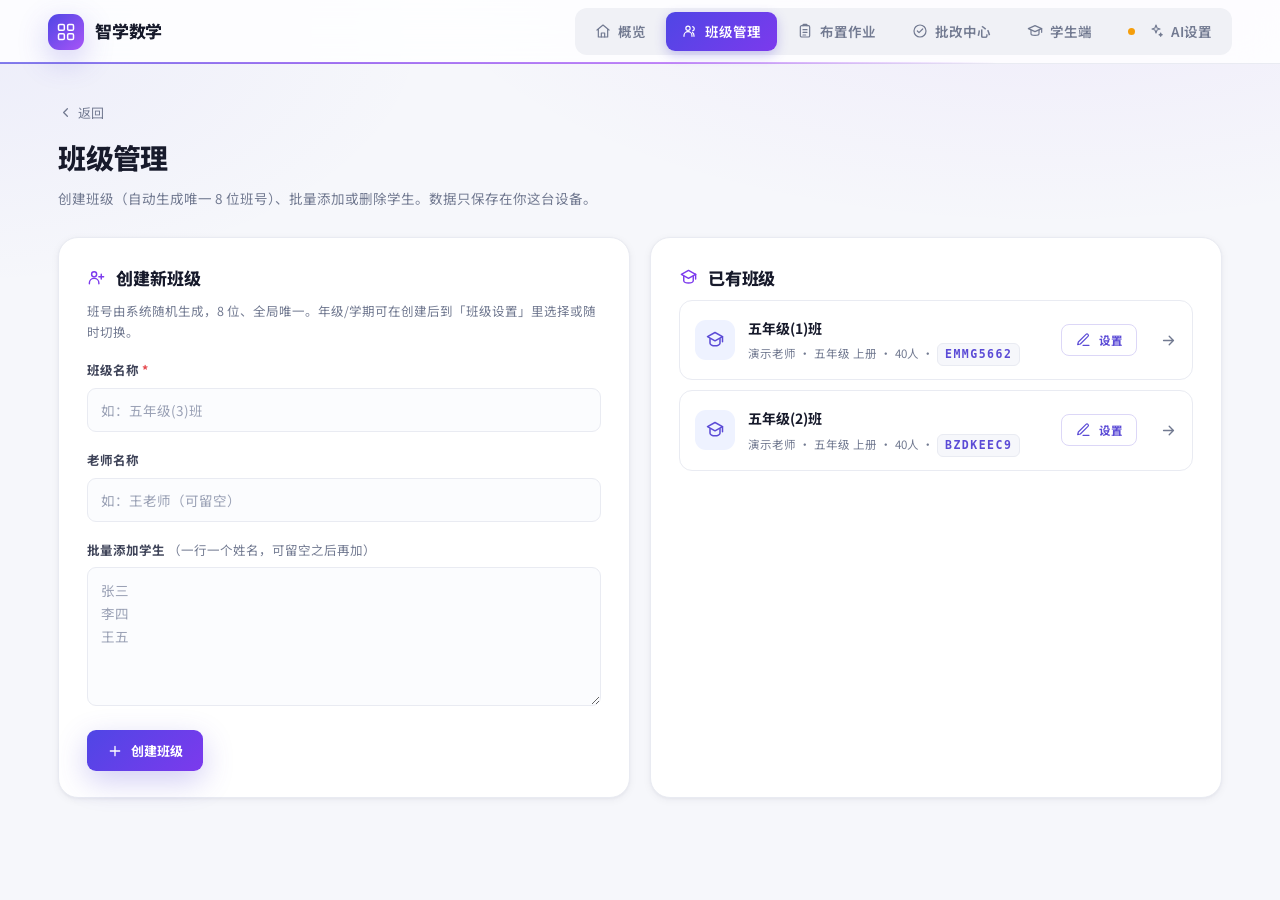
==== commit 8a1c9f5d: "update" ====
--- a/classes.html
+++ b/classes.html
@@ -8,7 +8,7 @@
 <link rel="stylesheet" href="static/style.css">
 </head>
 <body>
-{# 全局 SVG 图标库（Lucide 风格，继承 currentColor），各页面 include 后用 <svg class="icon"><use href="#i-xxx"/></svg> 引用 #}
+<!-- 全局 SVG 图标库（Lucide 风格，继承 currentColor），各页面 include 后用 <svg class="icon"><use href="#i-xxx"/></svg> 引用 -->
 <svg xmlns="http://www.w3.org/2000/svg" style="position:absolute;width:0;height:0;overflow:hidden" aria-hidden="true">
   <symbol id="i-logo" viewBox="0 0 24 24"><g fill="none" stroke="currentColor" stroke-width="1.8" stroke-linecap="round" stroke-linejoin="round"><rect x="3" y="3" width="7" height="7" rx="1.5"/><rect x="14" y="3" width="7" height="7" rx="1.5"/><rect x="3" y="14" width="7" height="7" rx="1.5"/><rect x="14" y="14" width="7" height="7" rx="1.5"/></g></symbol>
   <symbol id="i-home" viewBox="0 0 24 24"><g fill="none" stroke="currentColor" stroke-width="1.8" stroke-linecap="round" stroke-linejoin="round"><path d="M3 10.5 12 3l9 7.5"/><path d="M5 9.5V21h14V9.5"/><path d="M9.5 21v-6h5v6"/></g></symbol>
@@ -70,12 +70,9 @@
   <div class="two-col">
     <div class="panel">
       <h2><svg class="icon"><use href="#i-user-plus"/></svg>创建新班级</h2>
-      <p class="panel-sub">班号由系统随机生成，8 位、全局唯一，用于标识班级。</p>
+      <p class="panel-sub">班号由系统随机生成，8 位、全局唯一。年级/学期可在创建后到「班级设置」里选择或随时切换。</p>
       <div class="form-group"><label>班级名称 <span class="req">*</span></label><input id="cName" placeholder="如：五年级(3)班"></div>
-      <div class="form-row">
-        <div class="form-group"><label>年级</label><input id="cGrade" placeholder="如：五年级"></div>
-        <div class="form-group"><label>学期</label><select id="cSemester"><option>上册</option><option>下册</option></select></div>
-      </div>
+      <div class="form-group"><label>老师名称</label><input id="cTeacher" placeholder="如：王老师（可留空）"></div>
       <div class="form-group"><label>批量添加学生 <span style="color:var(--muted);font-weight:400">（一行一个姓名，可留空之后再加）</span></label>
         <textarea id="cStudents" rows="5" placeholder="张三&#10;李四&#10;王五"></textarea></div>
       <button class="btn btn-primary" onclick="createClass()"><svg class="icon"><use href="#i-plus"/></svg>创建班级</button>
@@ -100,7 +97,19 @@
     <div class="student-grid" id="studentGrid" style="margin-top:18px"></div>
   </div>
 </div>
+
+<!-- 班级设置弹窗 -->
+<div class="modal-mask" id="settingsMask">
+  <div class="modal-box">
+    <div class="modal-head">
+      <h2><svg class="icon"><use href="#i-edit"/></svg>班级设置</h2>
+      <button class="modal-close" onclick="closeSettings()"><svg class="icon"><use href="#i-close"/></svg></button>
+    </div>
+    <div id="settingsBody"></div>
+  </div>
+</div>
 <div class="toast" id="toast"></div>
+<script src="static/data_bundle.js"></script>
 <script src="static/ai.js"></script>
 <script src="static/ai_settings.js"></script>
 <script src="static/store.js"></script>
@@ -114,10 +123,11 @@
   const classes=Store.all('classes');
   document.getElementById('classList').innerHTML=classes.length?classes.map(c=>{
     const cnt=Store.where('students',s=>s.class_id===c.id).length;
-    return `<div class="manage-class" onclick="openClass(${c.id})">
-      <div class="mc-icon"><svg class="icon"><use href="#i-school"/></svg></div>
-      <div class="mc-body"><b>${esc(c.name)}</b><div class="mc-meta">${esc(c.grade||'')} ${esc(c.semester||'')} · ${cnt}人 · <span class="code-chip">${esc(c.class_code)}</span></div></div>
-      <svg class="icon mc-arrow"><use href="#i-arrow-right"/></svg>
+    return `<div class="manage-class">
+      <div class="mc-icon" onclick="openClass(${c.id})" style="cursor:pointer"><svg class="icon"><use href="#i-school"/></svg></div>
+      <div class="mc-body" onclick="openClass(${c.id})" style="cursor:pointer"><b>${esc(c.name)}</b><div class="mc-meta">${esc(c.teacher_name||'')}${c.teacher_name?' · ':''}${esc(c.grade||'默认五年级')} ${esc(c.semester||'上册')} · ${cnt}人 · <span class="code-chip">${esc(c.class_code)}</span></div></div>
+      <button class="btn btn-sm btn-outline" onclick="openSettings(${c.id})" title="班级设置"><svg class="icon"><use href="#i-edit"/></svg>设置</button>
+      <svg class="icon mc-arrow" onclick="openClass(${c.id})" style="cursor:pointer"><use href="#i-arrow-right"/></svg>
     </div>`;
   }).join(''):'<div class="empty"><svg class="icon"><use href="#i-school"/></svg><p>还没有班级，左边创建一个</p></div>';
 }
@@ -134,16 +144,55 @@
   `).join(''):'<div class="empty"><p>本班还没有学生，在上方批量添加</p></div>';
   document.getElementById('studentPanel').scrollIntoView({behavior:'smooth',block:'nearest'});
 }
+let GRADES=['一年级','二年级','三年级','四年级','五年级','六年级'];
+let SEMESTERS=['上册','下册'];
+
 function createClass(){
   const name=document.getElementById('cName').value.trim();
   if(!name)return toast('请填写班级名称','err');
-  const c=Store.createClass(name,document.getElementById('cGrade').value.trim(),document.getElementById('cSemester').value);
+  const teacher=document.getElementById('cTeacher').value.trim();
+  // 新班默认五年级上册，年级/学期稍后在「班级设置」里选（演示默认与之一致）
+  const c=Store.createClass(name, teacher, '五年级', '上册');
   const names=parseNames(document.getElementById('cStudents').value);
   if(names.length)Store.addStudents(c.id,names);
-  toast(`已创建「${name}」，班号 ${c.class_code}${names.length?`，添加 ${names.length} 名学生`:''}`,'ok');
-  document.getElementById('cName').value='';document.getElementById('cStudents').value='';
+  toast(`已创建「${name}」，班号 ${c.class_code} · 可点「设置」选年级学期`,'ok');
+  document.getElementById('cName').value='';document.getElementById('cTeacher').value='';document.getElementById('cStudents').value='';
   renderClasses();openClass(c.id);
 }
+
+function openSettings(cid){
+  const c=Store.get('classes',cid);
+  if(!c)return;
+  const g=c.grade||'五年级', s=c.semester||'上册';
+  const gOpts=GRADES.map(x=>`<option ${x===g?'selected':''}>${x}</option>`).join('');
+  const sOpts=SEMESTERS.map(x=>`<option ${x===s?'selected':''}>${x}</option>`).join('');
+  document.getElementById('settingsBody').innerHTML=`
+    <div class="form-group"><label>班级名称</label><input id="setName" value="${esc(c.name)}"></div>
+    <div class="form-group"><label>老师名称</label><input id="setTeacher" value="${esc(c.teacher_name||'')}" placeholder="如：王老师"></div>
+    <div class="form-row">
+      <div class="form-group"><label>年级（教材）</label><select id="setGrade">${gOpts}</select></div>
+      <div class="form-group"><label>学期</label><select id="setSemester">${sOpts}</select></div>
+    </div>
+    <p class="panel-sub" style="color:var(--muted)">切换年级/学期只是切换教材与知识板块，学生和历史作答记录都会保留，可继续做跨学段成长分析。</p>
+    <div style="display:flex;gap:10px;margin-top:14px">
+      <button class="btn btn-primary" onclick="saveSettings(${cid})">保存设置</button>
+      <button class="btn" onclick="closeSettings()">取消</button>
+    </div>`;
+  document.getElementById('settingsMask').style.display='flex';
+}
+function closeSettings(){document.getElementById('settingsMask').style.display='none'}
+function saveSettings(cid){
+  const name=document.getElementById('setName').value.trim();
+  const teacher=document.getElementById('setTeacher').value.trim();
+  const grade=document.getElementById('setGrade').value;
+  const semester=document.getElementById('setSemester').value;
+  if(!name)return toast('班级名称不能为空','err');
+  Store.update('classes',cid,{name:name,teacher_name:teacher,grade:grade,semester:semester});
+  closeSettings();renderClasses();
+  if(currentCid===cid)openClass(cid);
+  toast(`已保存：${grade}${semester} · 北师大版`,'ok');
+}
+document.getElementById('settingsMask').addEventListener('click',e=>{if(e.target.id==='settingsMask')closeSettings()});
 function addStudents(){
   if(!currentCid)return;
   const names=parseNames(document.getElementById('addStudentsText').value);
@@ -165,7 +214,15 @@
   currentCid=null;document.getElementById('studentPanel').style.display='none';
   renderClasses();toast('班级已删除','ok');
 }
-(async function(){await Store.init();renderClasses()})();
+(async function(){
+  await Store.init();
+  try{
+    const kg=await Store.loadKG();
+    if(kg.grades&&kg.grades.length)GRADES=kg.grades;
+    if(kg.semesters&&kg.semesters.length)SEMESTERS=kg.semesters;
+  }catch(e){}
+  renderClasses();
+})();
 </script>
 </body>
 </html>
--- a/static/style.css
+++ b/static/style.css
@@ -108,7 +108,18 @@
 }
 .hero h1{font-size:clamp(26px,3.4vw,38px);font-weight:800;letter-spacing:-.8px;line-height:1.3;margin-bottom:12px}
 .hero p{font-size:14px;opacity:.86;max-width:620px;line-height:1.8}
-.hero-stats{display:flex;gap:34px;margin-top:28px;flex-wrap:wrap}
+.book-picker{display:flex;align-items:center;gap:9px;flex-wrap:wrap;margin-top:18px}
+.book-picker>.icon{width:16px;height:16px;opacity:.9}
+.book-picker label{font-size:12px;font-weight:600;opacity:.9}
+.book-picker select{
+  appearance:none;-webkit-appearance:none;font-size:12.5px;font-weight:600;color:#4a3ab8;
+  background:rgba(255,255,255,.92) url("data:image/svg+xml,%3Csvg xmlns='http://www.w3.org/2000/svg' width='12' height='12' viewBox='0 0 24 24' fill='none' stroke='%235b4bd6' stroke-width='3'%3E%3Cpath d='m6 9 6 6 6-6'/%3E%3C/svg%3E") no-repeat right 9px center;
+  border:1px solid rgba(255,255,255,.4);border-radius:9px;padding:6px 28px 6px 11px;cursor:pointer;
+  box-shadow:0 2px 8px rgba(30,20,90,.16);
+}
+.book-picker select:focus{outline:none;box-shadow:0 0 0 3px rgba(255,255,255,.35)}
+.book-picker .bp-tip{font-size:11px;opacity:.7;margin-left:2px}
+.hero-stats{display:flex;gap:34px;margin-top:24px;flex-wrap:wrap}
 .hero-stats .hs{display:flex;flex-direction:column;gap:2px}
 .hero-stats .hs b{font-size:24px;font-weight:800;letter-spacing:-.5px}
 .hero-stats .hs span{font-size:11.5px;opacity:.75;letter-spacing:.3px}
@@ -490,7 +501,20 @@
 .import-tip .icon{flex:none;width:15px;height:15px;color:var(--brand-2);margin-top:1px}
 #importMask .modal-foot{flex-wrap:wrap}
 
+/* 班级管理项的操作按钮对齐 */
+.manage-class .btn-sm{margin-left:auto;margin-right:10px;flex:none}
+/* 跨学段成长轨迹 */
+.growth-item{display:grid;grid-template-columns:150px 1fr 160px;align-items:center;gap:14px;padding:12px 4px;border-bottom:1px solid rgba(20,24,60,.06)}
+.growth-item:last-child{border-bottom:0}
+.growth-book{display:flex;align-items:center;gap:8px;font-weight:700;color:var(--ink);font-size:14px}
+.growth-book .icon{width:17px;height:17px;color:var(--brand-2);flex:none}
+.growth-bar{height:12px;background:rgba(20,24,60,.07);border-radius:8px;overflow:hidden}
+.growth-fill{height:100%;border-radius:8px;transition:width .4s}
+.growth-meta{font-size:12.5px;color:var(--muted);text-align:right}
+
 @media(max-width:980px){
+  .growth-item{grid-template-columns:1fr;gap:6px}
+  .growth-meta{text-align:left}
   .info-grid,.two-col,.form-row,.form-row-3,.stat-row{grid-template-columns:1fr}
   .hero{padding:36px 28px}
   .topbar{padding:0 16px}
